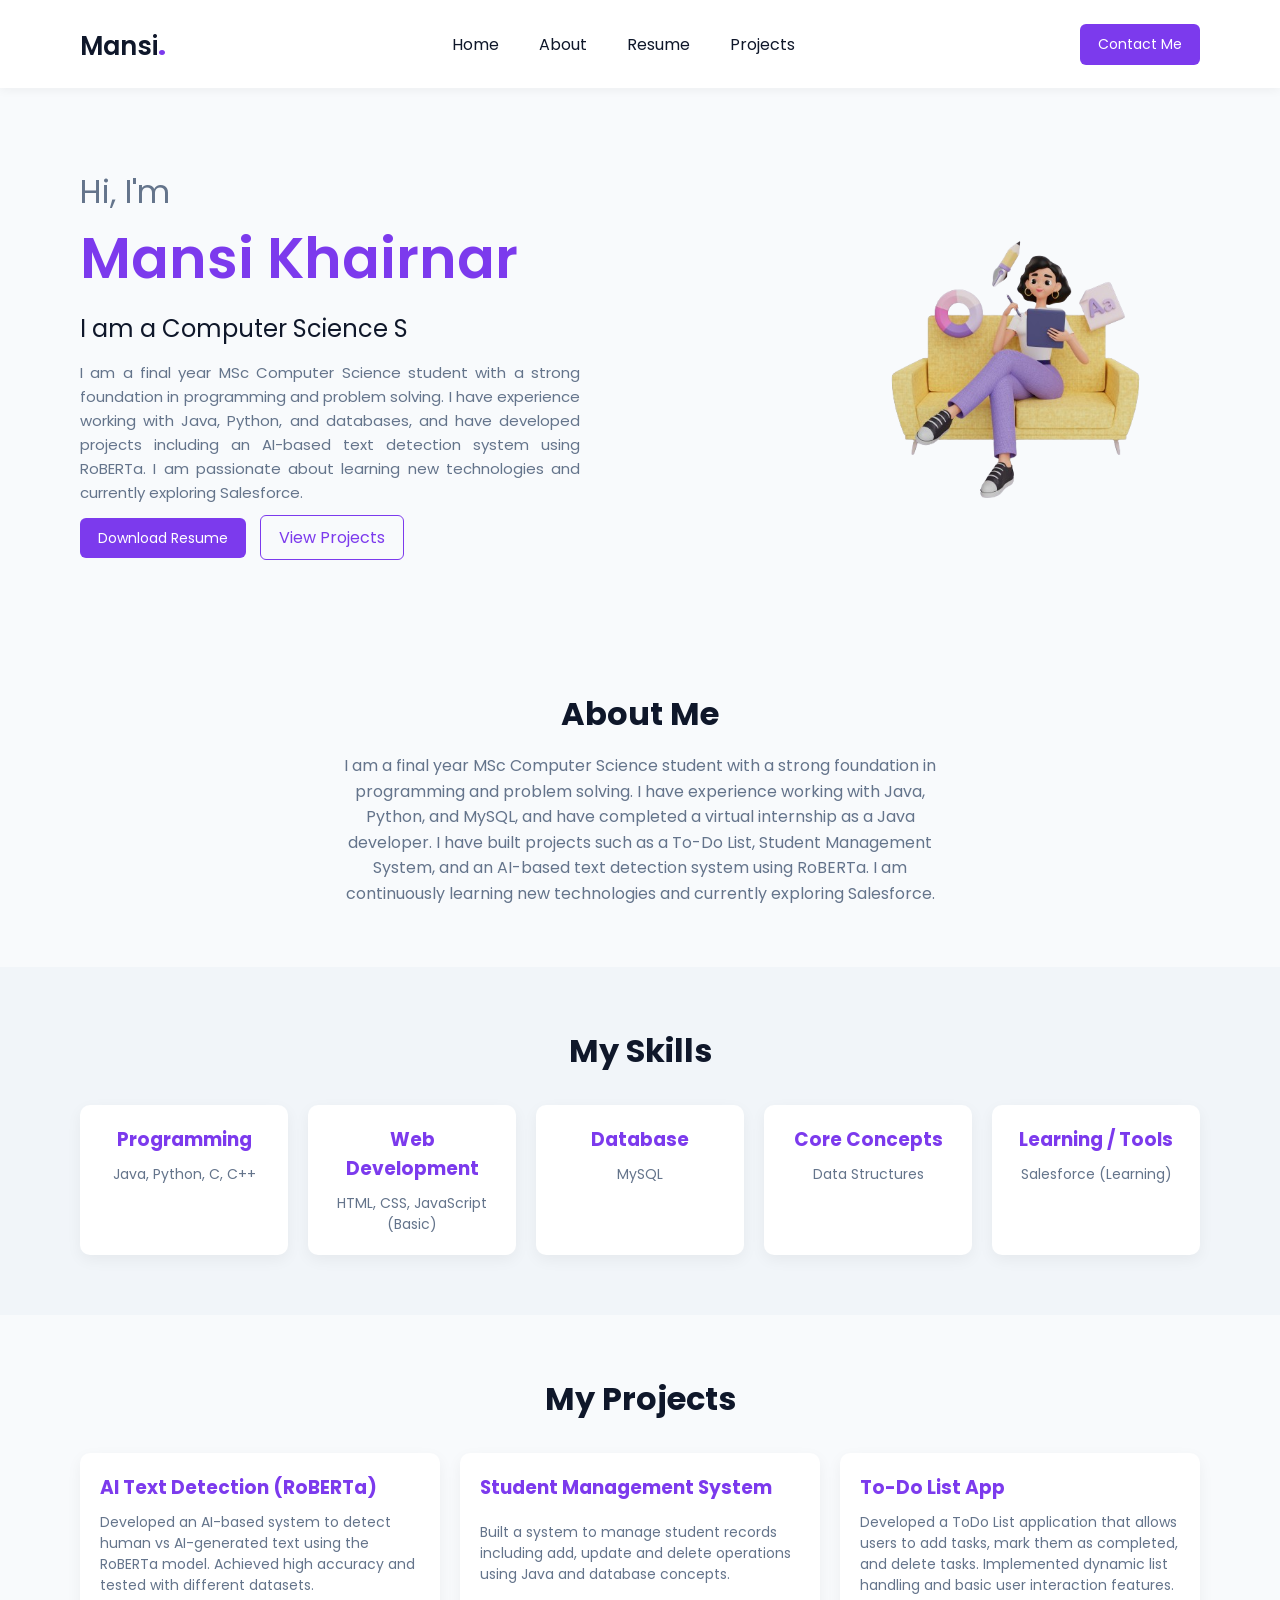
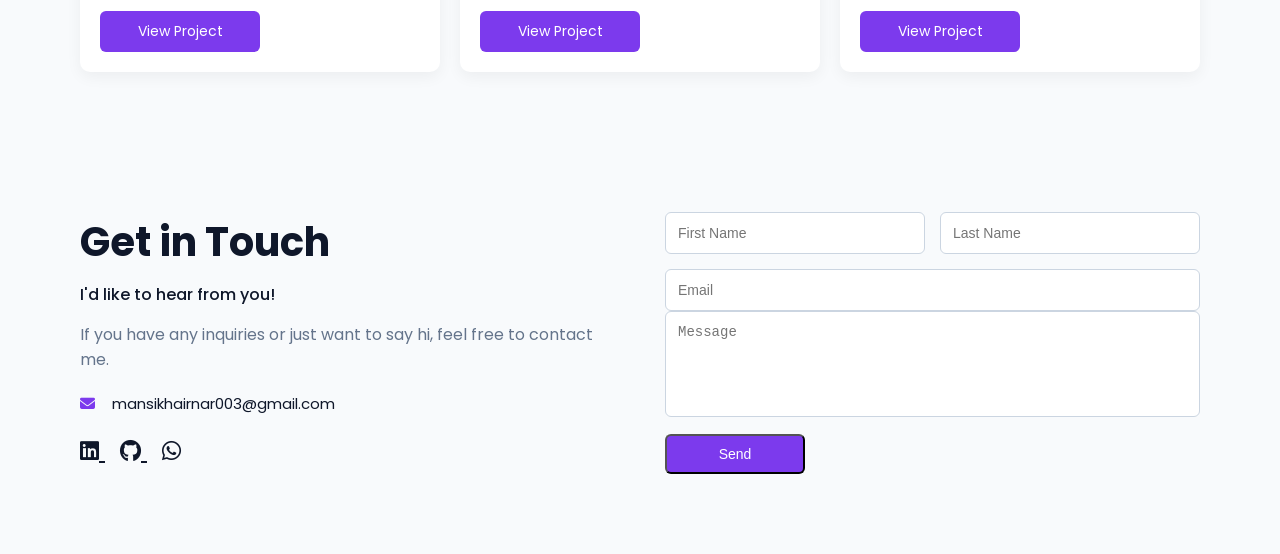
==== index.html @ e0063292 "First upload of portfolio and resume" ====
<!DOCTYPE html>
<html lang="en">

<head>
  <meta charset="UTF-8" />
  <meta name="viewport" content="width=device-width, initial-scale=1.0" />
  <title>Portfolio | Mansi Khairnar</title>
  <link rel="stylesheet" href="style.css" />
  <link rel="stylesheet" href="https://cdnjs.cloudflare.com/ajax/libs/font-awesome/6.5.0/css/all.min.css">
</head>

<body>
  <header>
    <nav>
      <!-- Logo -->
      <div class="logo">Mansi<span>.</span></div>

      <!-- Navbar -->
      <div class="nav-ele">
        <ul>
          <li><a href="#">Home</a></li>
          <li><a href="#about">About</a></li>
          <li><a href="Mansi_Khairnar_Resume.pdf" target="_blank">Resume</a></li>
          <li><a href="#projects">Projects</a></li>
        </ul>
      </div>

      <!-- Button FIXED -->
      <a href="#contact" class="btn">Contact Me</a>
    </nav>
  </header>

  <main>
    <!-- HERO SECTION -->
    <section class="firstsec">

      <!-- LEFT SIDE -->
      <div class="leftsec">
        <div class="hello">Hi, I'm</div>

        <div class="name">Mansi Khairnar</div>

        <div class="pos">
          I am a <span id="typing-text"></span>
        </div>

        <div class="description">
          <p>
            I am a final year MSc Computer Science student with a strong foundation in programming and problem solving.
            I have experience working with Java, Python, and databases, and have developed projects including an
            AI-based
            text detection system using RoBERTa. I am passionate about learning new technologies and currently exploring
            Salesforce.

          </p>
        </div>

        <!-- NEW BUTTONS -->
        <div class="buttons">
          <a href="Mansi_Khairnar_Resume.pdf" download class="btn">Download Resume</a>
          <a href="#projects" class="btn-outline">View Projects</a>
        </div>
      </div>

      <!-- RIGHT SIDE IMAGE -->
      <div class="img-container">
        <img src="pro1.jpg.png" alt="Mansi Illustration" />
      </div>
    </section>

    <!-- ABOUT SECTION (NEW) -->
    <section id="about" class="about">
      <h2>About Me</h2>
      <p>
        I am a final year MSc Computer Science student with a strong foundation in programming and problem solving.
        I have experience working with Java, Python, and MySQL, and have completed a virtual internship as a Java
        developer.
        I have built projects such as a To-Do List, Student Management System, and an AI-based text detection system
        using RoBERTa.
        I am continuously learning new technologies and currently exploring Salesforce.
      </p>
    </section>

    <section class="skills">
      <h2>My Skills</h2>

      <div class="skills-container">

        <!-- Programming -->
        <div class="skill-card">
          <h3>Programming</h3>
          <p>Java, Python, C, C++</p>
        </div>

        <!-- Web Development -->
        <div class="skill-card">
          <h3>Web Development</h3>
          <p>HTML, CSS, JavaScript (Basic)</p>
        </div>

        <!-- Database -->
        <div class="skill-card">
          <h3>Database</h3>
          <p>MySQL</p>
        </div>

        <!-- Core Concepts -->
        <div class="skill-card">
          <h3>Core Concepts</h3>
          <p>Data Structures</p>
        </div>

        <!-- Tools -->
        <div class="skill-card">
          <h3>Learning / Tools</h3>
          <p>Salesforce (Learning)</p>
        </div>

      </div>
    </section>

    <section id="projects" class="projects">
      <h2>My Projects</h2>

      <div class="projects-container">

        <!-- AI Project -->
        <div class="project-card reveal">
          <h3>AI Text Detection (RoBERTa)</h3>
          <p>
            Developed an AI-based system to detect human vs AI-generated text using the RoBERTa model.
            Achieved high accuracy and tested with different datasets.
          </p>
          <a href="https://github.com/mansikhairnar003/ai-text-detection-roberta" class="btn" target="_blank"
            rel="noopener noreferrer">
            View Project
          </a>
        </div>

        <!-- Student Management -->
        <div class="project-card reveal">
          <h3>Student Management System</h3>
          <p>
            Built a system to manage student records including add, update and delete operations using Java and database
            concepts.
          </p>
          <a href="https://github.com/mansikhairnar003/student-management-system-java.git" class="btn" target="_blank"
            rel="noopener noreferrer">
            View Project
          </a>
        </div>

        <!-- To-Do App -->
        <div class="project-card reveal">
          <h3>To-Do List App</h3>
          <p>
            Developed a ToDo List application that allows users to add tasks, mark them as completed, and delete tasks.
            Implemented dynamic list handling and basic user interaction features.</p>
          <a href="https://github.com/mansikhairnar003/Java-To-Do-List-with-SQLite.git" class="btn" target="_blank"
            rel="noopener noreferrer">
            View Project
          </a>
        </div>

      </div>
    </section>

    <section id="contact" class="contact">
      <div class="contact-wrapper">

        <!-- LEFT SIDE -->
        <div class="contact-left">
          <h2>Get in Touch</h2>
          <p class="subtext">I'd like to hear from you!</p>

          <p class="desc">
            If you have any inquiries or just want to say hi, feel free to contact me.
          </p>

          <p class="email">
            <i class="fas fa-envelope"></i>
            <a href="mailto:mansikhairnar003@gmail.com">mansikhairnar003@gmail.com</a>
          </p>

          <div class="socials">
            <a href="https://linkedin.com/in/mansi-khairnar-m310200k2" target="_blank">
              <i class="fab fa-linkedin"></i>
            </a>
            <a href="https://github.com/mansikhairnar003" target="_blank">
              <i class="fab fa-github"></i>
            </a>
            <a href="https://wa.me/916352294625" target="_blank">
              <i class="fab fa-whatsapp"></i>
            </a>
          </div>
        </div>

        <!-- RIGHT SIDE FORM -->
        <div class="contact-right">
          <form id="contact-form "class="contact-form" action="https://formsubmit.co/mansikhairnar003@gmail.com" method="POST">

            <!-- ROW 1 -->
            <div class="row">
              <input type="text" name="firstName" placeholder="First Name" required />
              <input type="text" name="lastName" placeholder="Last Name" required />
            </div>

            <!-- ROW 2 -->
            <div class="full">
              <input type="email" name="email" placeholder="Email" required />
            </div>

            <!-- ROW 3 -->
            <div class="full">
              <textarea name="message" placeholder="Message" rows="5" required></textarea>
            </div>
            <input type="hidden" name="_captcha" value="false">
            <input type="hidden" name="_next" value="http://127.0.0.1:5500/thanks.html">
            <!-- BUTTON -->
            <button type="submit" class="btn">Send</button>

          </form>
        </div>

      </div>
    </section>
  </main>
<script src="script.js"></script>
</body>

</html>
---- style.css ----
@import url("https://fonts.googleapis.com/css2?family=Poppins:wght@300;400;600&family=Open+Sans:wght@300&display=swap");

html {
  scroll-behavior: smooth;
}

* {
  margin: 0;
  padding: 0;
  box-sizing: border-box;
}

body {
  font-family: "Poppins", sans-serif;
  background-color: #f8fafc;
  color: #0f172a;
}

/* COLORS */
:root {
  --primary-color: #7c3aed;
  --primary-color-darker: #5b21b6;
  --secondary-color: #f97316;
  --text-color: #0f172a;
  --text-color-light: #64748b;
  --white: #ffffff;
}

/* LOGO */
.logo {
  font-size: 1.6rem;
  font-weight: 600;
}

.logo span {
  color: var(--primary-color);
  font-size: 2rem;
}

/* NAVBAR */
nav {
  display: flex;
  justify-content: space-between;
  align-items: center;
  padding: 20px 80px;
  background: var(--white);
  box-shadow: 0 2px 10px rgba(0, 0, 0, 0.05);
}

nav ul {
  display: flex;
  list-style: none;
}

nav ul li {
  margin: 0 20px;
  font-size: 16px;
}

nav ul li a {
  text-decoration: none;
  color: var(--text-color);
  transition: 0.3s;
}

nav ul li a:hover {
  color: var(--primary-color);
}

/* BUTTONS */
.btn {
  background: var(--primary-color);
  color: var(--white);
  padding: 10px 18px;
  border-radius: 6px;
  text-decoration: none;
  font-size: 14px;
  transition: 0.3s;
}

.btn:hover {
  background: var(--primary-color-darker);
}

.btn-outline {
  border: 1px solid var(--primary-color);
  color: var(--primary-color);
  padding: 10px 18px;
  border-radius: 6px;
  margin-left: 10px;
  text-decoration: none;
  transition: 0.3s;
}

.btn-outline:hover {
  background: var(--primary-color);
  color: var(--white);
}

/* HERO SECTION */
.firstsec {
  display: flex;
  justify-content: space-between;
  align-items: center;
  padding: 80px;
}

.leftsec {
  max-width: 500px;
}

.hello {
  font-size: 2rem;
  color: var(--text-color-light);
}

.name {
  font-size: 3.5rem;
  font-weight: 600;
  color: var(--primary-color);
}

.pos {
  font-size: 1.5rem;
  margin-top: 10px;
  color: var(--text-color);
}

.description {
  margin-top: 15px;
  font-size: 15px;
  color: var(--text-color-light);
  line-height: 1.6;
  font-family: "Poppins", sans-serif; 
  text-align: justify;
}

.buttons {
  margin-top: 20px;
}


/* IMAGE */
.img-container img {
  width: 350px;
  max-width: 100%;
}

/* ABOUT SECTION */
.about {
  padding: 60px 80px;
  text-align: center;
}

.about h2 {
  font-size: 2rem;
  margin-bottom: 15px;
}

.about p {
  max-width: 600px;
  margin: auto;
  color: var(--text-color-light);
  line-height: 1.6;
}

.skills {
  padding: 60px 80px;
  background: #f1f5f9;
  text-align: center;
}

.skills h2 {
  font-size: 2rem;
  margin-bottom: 30px;
}

.skills-container {
  display: grid;
  grid-template-columns: repeat(auto-fit, minmax(200px, 1fr));
  gap: 20px;
}

.skill-card {
  background: white;
  padding: 20px;
  border-radius: 10px;
  box-shadow: 0 5px 15px rgba(0,0,0,0.05);
  transition: 0.3s;
}

.skill-card h3 {
  margin-bottom: 10px;
  color: #7c3aed;
}

.skill-card p {
  color: #64748b;
  font-size: 14px;
}

.skill-card:hover {
  transform: translateY(-5px);
}

.projects {
  padding: 60px 80px;
  text-align: center;
}

.projects h2 {
  font-size: 2rem;
  margin-bottom: 30px;
}

.projects-container {
  display: grid;
  grid-template-columns: repeat(auto-fit, minmax(250px, 1fr));
  gap: 20px;
}

.project-card {
  background: white;
  padding: 20px;
  border-radius: 10px;
  text-align: left;
  box-shadow: 0 5px 15px rgba(0,0,0,0.05);
  transition: 0.3s;

  display: flex;
  flex-direction: column;
  justify-content: space-between;
}

.project-card h3 {
  color: #7c3aed;
  margin-bottom: 10px;
}

.project-card p {
  font-size: 14px;
  color: #64748b;
  line-height: 1.5;
  margin-bottom: 15px;  
}

.project-card:hover {
  transform: translateY(-5px);
}

.project-card .btn {
  width: 160px;
  text-align: center;
}

/* CONTACT SECTION */
.contact {
  padding: 80px;
  background: #f8fafc;
}

.contact-wrapper {
  display: flex;
  justify-content: space-between;
  gap: 50px;
  flex-wrap: wrap;
}

/* LEFT SIDE */
.contact-left {
  flex: 1;
}

.contact-left h2 {
  font-size: 2.5rem;
  margin-bottom: 10px;
}

.subtext {
  font-weight: 500;
  margin-bottom: 15px;
}

.desc {
  color: #64748b;
  margin-bottom: 20px;
}

/* EMAIL */
.email {
  font-size: 15px;
  margin-bottom: 20px;
}

.email a {
  text-decoration: none;
  color: var(--text-color);
  margin-left: 8px;
}

.email a:hover {
  color: var(--primary-color);
  text-decoration: underline;
}

.email i {
  color: var(--primary-color);
  margin-right: 5px;
}

/* SOCIAL ICONS */
.socials a {
  margin-right: 15px;
  font-size: 22px;
  color: var(--text-color);
  transition: 0.3s;
}

.socials a:hover {
  color: var(--primary-color);
  transform: scale(1.2);
}

/* RIGHT SIDE FORM */
.contact-right {
  flex: 1;
}
.row input {
  width: 100%;
}

/* FORM */
.contact-form {
  display: flex;
  flex-direction: column;
  width: 100%;
}

/* ROW (2 inputs) */
.row {
  display: flex;
  gap: 15px;
  margin-bottom: 15px;
}

/* FULL WIDTH INPUT */
.full {
  width: 100%;
}

/* INPUTS */
.contact-form input,
.contact-form textarea {
  width: 100%;   /* 🔥 VERY IMPORTANT */
  padding: 12px;
  border: 1px solid #cbd5e1;
  border-radius: 6px;
  font-size: 14px;
}

/* TEXTAREA FIX */
.contact-form textarea {
  resize: none;
}

/* BUTTON */
.contact-form button {
  width: 140px;
  margin-top: 10px;
}


@media (max-width: 768px) {
  nav {
    padding: 20px;
  }

  nav ul {
    display: none;
  }

  .btn {
    padding: 8px 14px;
    font-size: 12px;
  }
}

@media (max-width: 768px) {
  .firstsec {
    flex-direction: column;
    text-align: center;
    padding: 40px 20px;
  }

  .name {
    font-size: 2.5rem;
  }

  .img-container img {
    width: 250px;
    margin-top: 20px;
  }
}

@media (max-width: 768px) {
  .row {
    flex-direction: column;
  }

  .contact {
    padding: 40px 20px;
  }
}

.reveal {
  opacity: 0;
  transform: translateY(30px);
  transition: all 0.8s ease-out;
}

.reveal.active {
  opacity: 1;
  transform: translateY(0);
}
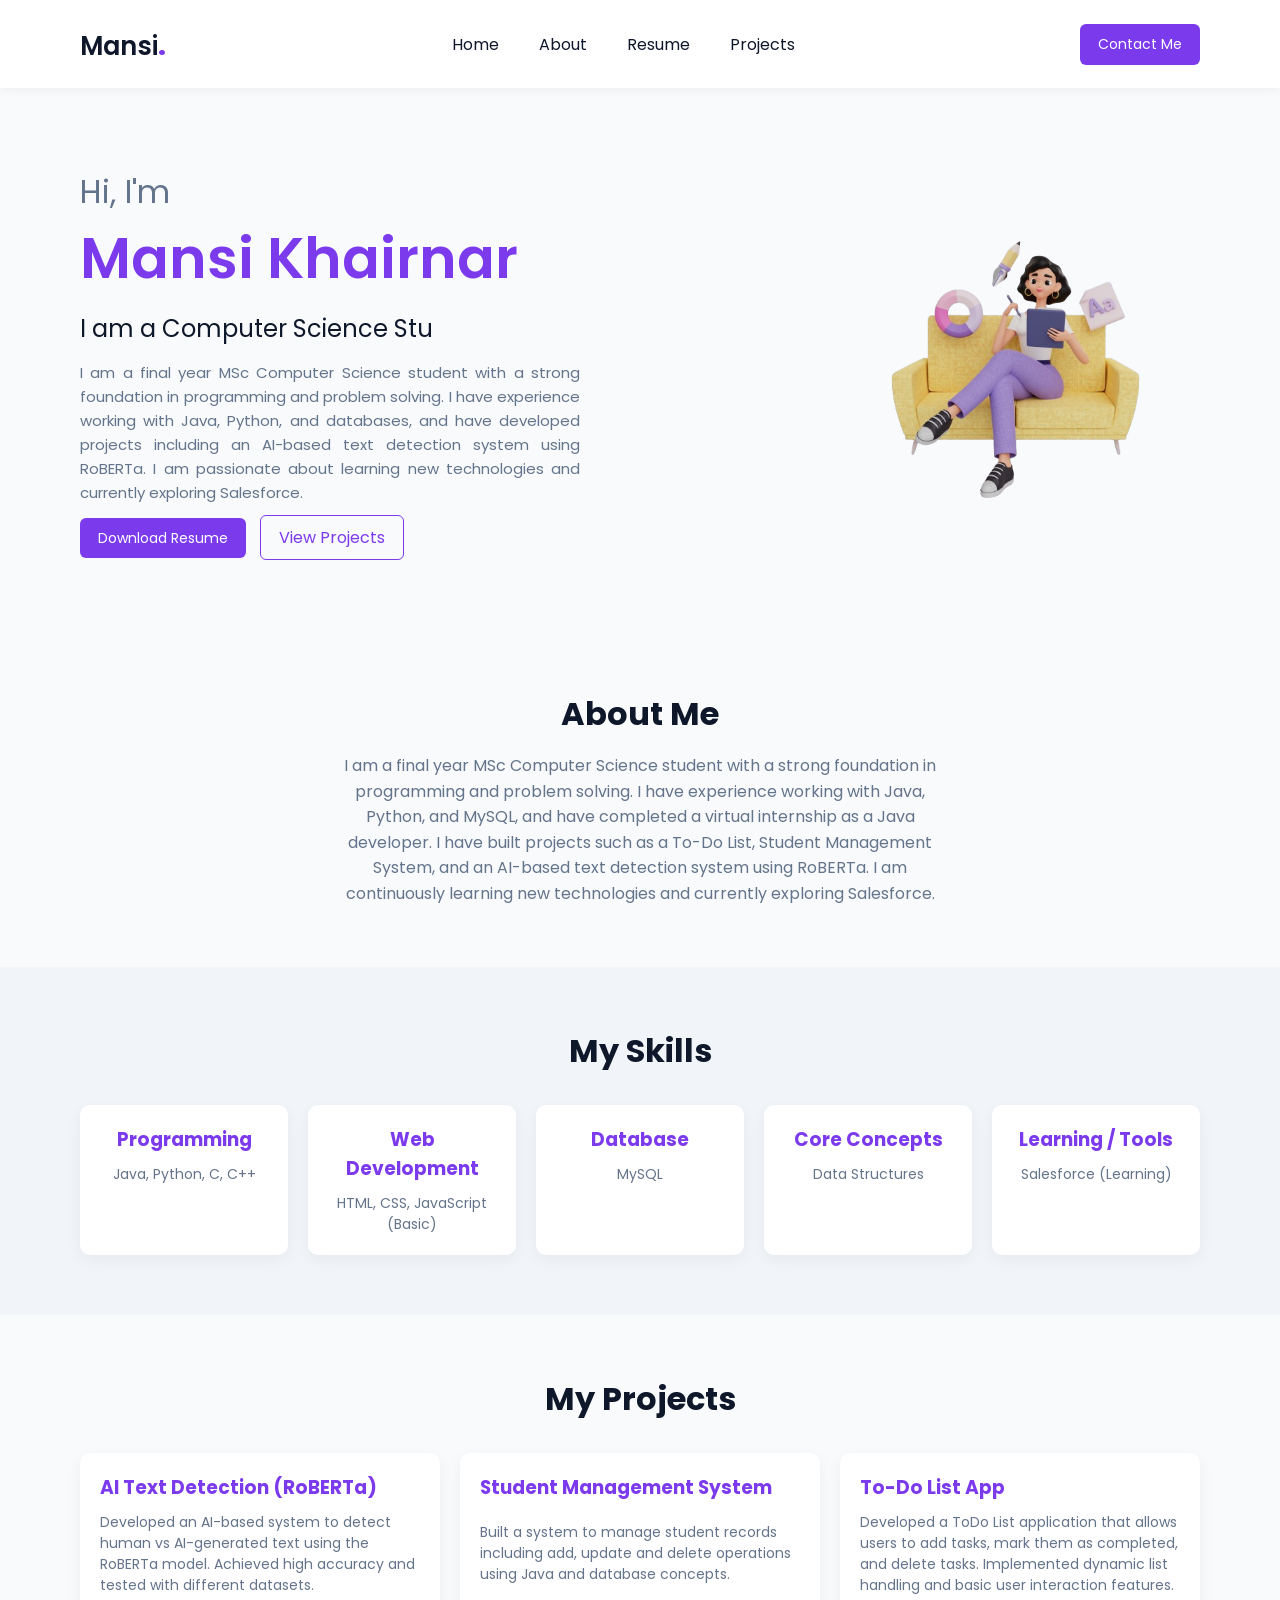
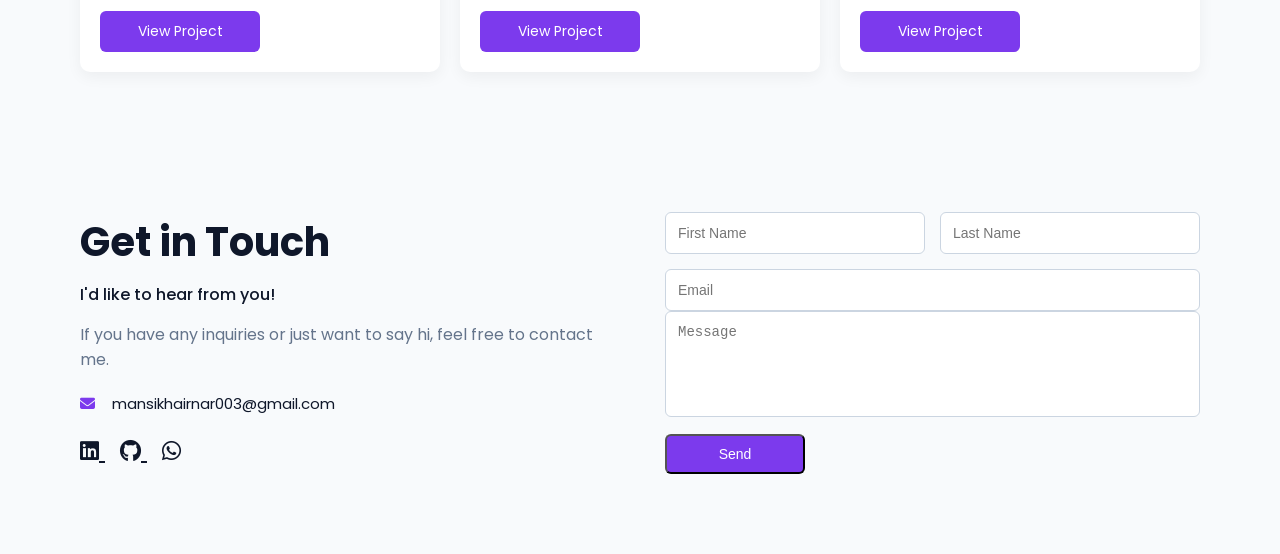
==== commit 5a7334e6: "Updated accuracy to 99.73% and renamed project img" ====
--- a/index.html
+++ b/index.html
@@ -64,7 +64,7 @@
 
       <!-- RIGHT SIDE IMAGE -->
       <div class="img-container">
-        <img src="pro1.jpg.png" alt="Mansi Illustration" />
+        <img src="img.png" alt="Mansi Illustration" />
       </div>
     </section>
 
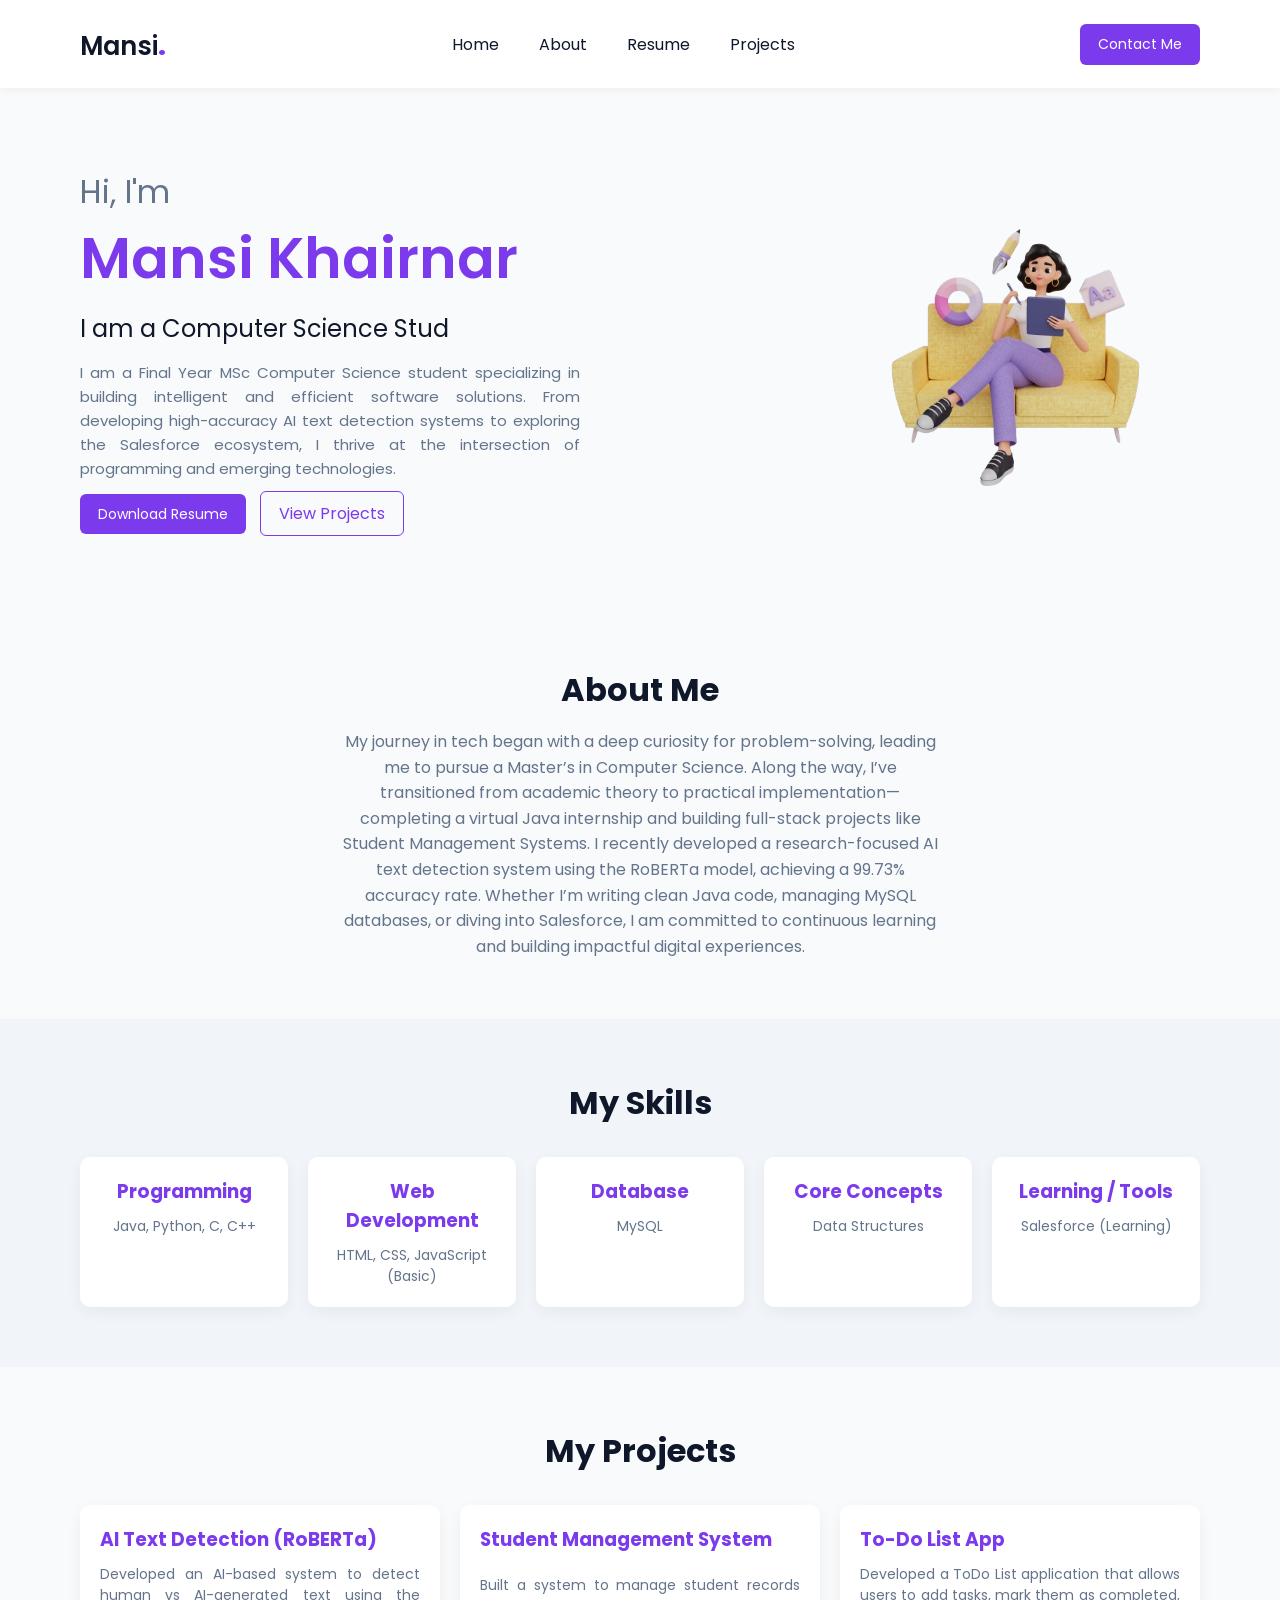
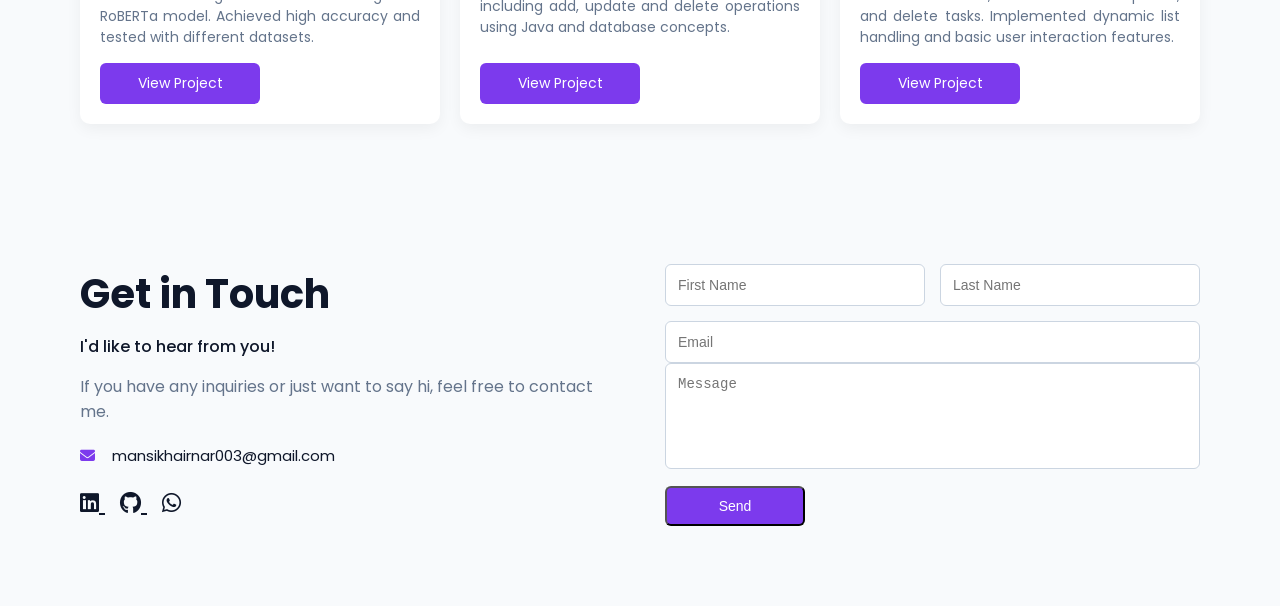
==== commit 135e7f2c: "Add files via upload" ====
--- a/index.html
+++ b/index.html
@@ -1,231 +1,229 @@
-<!DOCTYPE html>
-<html lang="en">
-
-<head>
-  <meta charset="UTF-8" />
-  <meta name="viewport" content="width=device-width, initial-scale=1.0" />
-  <title>Portfolio | Mansi Khairnar</title>
-  <link rel="stylesheet" href="style.css" />
-  <link rel="stylesheet" href="https://cdnjs.cloudflare.com/ajax/libs/font-awesome/6.5.0/css/all.min.css">
-</head>
-
-<body>
-  <header>
-    <nav>
-      <!-- Logo -->
-      <div class="logo">Mansi<span>.</span></div>
-
-      <!-- Navbar -->
-      <div class="nav-ele">
-        <ul>
-          <li><a href="#">Home</a></li>
-          <li><a href="#about">About</a></li>
-          <li><a href="Mansi_Khairnar_Resume.pdf" target="_blank">Resume</a></li>
-          <li><a href="#projects">Projects</a></li>
-        </ul>
-      </div>
-
-      <!-- Button FIXED -->
-      <a href="#contact" class="btn">Contact Me</a>
-    </nav>
-  </header>
-
-  <main>
-    <!-- HERO SECTION -->
-    <section class="firstsec">
-
-      <!-- LEFT SIDE -->
-      <div class="leftsec">
-        <div class="hello">Hi, I'm</div>
-
-        <div class="name">Mansi Khairnar</div>
-
-        <div class="pos">
-          I am a <span id="typing-text"></span>
-        </div>
-
-        <div class="description">
-          <p>
-            I am a final year MSc Computer Science student with a strong foundation in programming and problem solving.
-            I have experience working with Java, Python, and databases, and have developed projects including an
-            AI-based
-            text detection system using RoBERTa. I am passionate about learning new technologies and currently exploring
-            Salesforce.
-
-          </p>
-        </div>
-
-        <!-- NEW BUTTONS -->
-        <div class="buttons">
-          <a href="Mansi_Khairnar_Resume.pdf" download class="btn">Download Resume</a>
-          <a href="#projects" class="btn-outline">View Projects</a>
-        </div>
-      </div>
-
-      <!-- RIGHT SIDE IMAGE -->
-      <div class="img-container">
-        <img src="img.png" alt="Mansi Illustration" />
-      </div>
-    </section>
-
-    <!-- ABOUT SECTION (NEW) -->
-    <section id="about" class="about">
-      <h2>About Me</h2>
-      <p>
-        I am a final year MSc Computer Science student with a strong foundation in programming and problem solving.
-        I have experience working with Java, Python, and MySQL, and have completed a virtual internship as a Java
-        developer.
-        I have built projects such as a To-Do List, Student Management System, and an AI-based text detection system
-        using RoBERTa.
-        I am continuously learning new technologies and currently exploring Salesforce.
-      </p>
-    </section>
-
-    <section class="skills">
-      <h2>My Skills</h2>
-
-      <div class="skills-container">
-
-        <!-- Programming -->
-        <div class="skill-card">
-          <h3>Programming</h3>
-          <p>Java, Python, C, C++</p>
-        </div>
-
-        <!-- Web Development -->
-        <div class="skill-card">
-          <h3>Web Development</h3>
-          <p>HTML, CSS, JavaScript (Basic)</p>
-        </div>
-
-        <!-- Database -->
-        <div class="skill-card">
-          <h3>Database</h3>
-          <p>MySQL</p>
-        </div>
-
-        <!-- Core Concepts -->
-        <div class="skill-card">
-          <h3>Core Concepts</h3>
-          <p>Data Structures</p>
-        </div>
-
-        <!-- Tools -->
-        <div class="skill-card">
-          <h3>Learning / Tools</h3>
-          <p>Salesforce (Learning)</p>
-        </div>
-
-      </div>
-    </section>
-
-    <section id="projects" class="projects">
-      <h2>My Projects</h2>
-
-      <div class="projects-container">
-
-        <!-- AI Project -->
-        <div class="project-card reveal">
-          <h3>AI Text Detection (RoBERTa)</h3>
-          <p>
-            Developed an AI-based system to detect human vs AI-generated text using the RoBERTa model.
-            Achieved high accuracy and tested with different datasets.
-          </p>
-          <a href="https://github.com/mansikhairnar003/ai-text-detection-roberta" class="btn" target="_blank"
-            rel="noopener noreferrer">
-            View Project
-          </a>
-        </div>
-
-        <!-- Student Management -->
-        <div class="project-card reveal">
-          <h3>Student Management System</h3>
-          <p>
-            Built a system to manage student records including add, update and delete operations using Java and database
-            concepts.
-          </p>
-          <a href="https://github.com/mansikhairnar003/student-management-system-java.git" class="btn" target="_blank"
-            rel="noopener noreferrer">
-            View Project
-          </a>
-        </div>
-
-        <!-- To-Do App -->
-        <div class="project-card reveal">
-          <h3>To-Do List App</h3>
-          <p>
-            Developed a ToDo List application that allows users to add tasks, mark them as completed, and delete tasks.
-            Implemented dynamic list handling and basic user interaction features.</p>
-          <a href="https://github.com/mansikhairnar003/Java-To-Do-List-with-SQLite.git" class="btn" target="_blank"
-            rel="noopener noreferrer">
-            View Project
-          </a>
-        </div>
-
-      </div>
-    </section>
-
-    <section id="contact" class="contact">
-      <div class="contact-wrapper">
-
-        <!-- LEFT SIDE -->
-        <div class="contact-left">
-          <h2>Get in Touch</h2>
-          <p class="subtext">I'd like to hear from you!</p>
-
-          <p class="desc">
-            If you have any inquiries or just want to say hi, feel free to contact me.
-          </p>
-
-          <p class="email">
-            <i class="fas fa-envelope"></i>
-            <a href="mailto:mansikhairnar003@gmail.com">mansikhairnar003@gmail.com</a>
-          </p>
-
-          <div class="socials">
-            <a href="https://linkedin.com/in/mansi-khairnar-m310200k2" target="_blank">
-              <i class="fab fa-linkedin"></i>
-            </a>
-            <a href="https://github.com/mansikhairnar003" target="_blank">
-              <i class="fab fa-github"></i>
-            </a>
-            <a href="https://wa.me/916352294625" target="_blank">
-              <i class="fab fa-whatsapp"></i>
-            </a>
-          </div>
-        </div>
-
-        <!-- RIGHT SIDE FORM -->
-        <div class="contact-right">
-          <form id="contact-form "class="contact-form" action="https://formsubmit.co/mansikhairnar003@gmail.com" method="POST">
-
-            <!-- ROW 1 -->
-            <div class="row">
-              <input type="text" name="firstName" placeholder="First Name" required />
-              <input type="text" name="lastName" placeholder="Last Name" required />
-            </div>
-
-            <!-- ROW 2 -->
-            <div class="full">
-              <input type="email" name="email" placeholder="Email" required />
-            </div>
-
-            <!-- ROW 3 -->
-            <div class="full">
-              <textarea name="message" placeholder="Message" rows="5" required></textarea>
-            </div>
-            <input type="hidden" name="_captcha" value="false">
-            <input type="hidden" name="_next" value="http://127.0.0.1:5500/thanks.html">
-            <!-- BUTTON -->
-            <button type="submit" class="btn">Send</button>
-
-          </form>
-        </div>
-
-      </div>
-    </section>
-  </main>
-<script src="script.js"></script>
-</body>
-
+<!DOCTYPE html>
+<html lang="en">
+
+<head>
+  <meta charset="UTF-8" />
+  <meta name="viewport" content="width=device-width, initial-scale=1.0" />
+  <title>Portfolio | Mansi Khairnar</title>
+  <link rel="stylesheet" href="style.css" />
+  <link rel="stylesheet" href="https://cdnjs.cloudflare.com/ajax/libs/font-awesome/6.5.0/css/all.min.css">
+</head>
+
+<body>
+  <header>
+    <nav>
+      <!-- Logo -->
+      <div class="logo">Mansi<span>.</span></div>
+
+      <!-- Navbar -->
+      <div class="nav-ele">
+        <ul>
+          <li><a href="#">Home</a></li>
+          <li><a href="#about">About</a></li>
+          <li><a href="Mansi_Khairnar_Resume.pdf" target="_blank">Resume</a></li>
+          <li><a href="#projects">Projects</a></li>
+        </ul>
+      </div>
+
+      <!-- Button FIXED -->
+      <a href="#contact" class="btn">Contact Me</a>
+    </nav>
+  </header>
+
+  <main>
+    <!-- HERO SECTION -->
+    <section class="firstsec">
+
+      <!-- LEFT SIDE -->
+      <div class="leftsec">
+        <div class="hello">Hi, I'm</div>
+
+        <div class="name">Mansi Khairnar</div>
+
+        <div class="pos">
+          I am a <span id="typing-text"></span>
+        </div>
+
+        <div class="description">
+          <p>
+            I am a Final Year MSc Computer Science student specializing in building intelligent and efficient software
+            solutions. From developing high-accuracy AI text detection systems to exploring the Salesforce ecosystem, I
+            thrive at the intersection of programming and emerging technologies.
+          </p>
+        </div>
+
+        <!-- NEW BUTTONS -->
+        <div class="buttons">
+          <a href="Mansi_Khairnar_Resume.pdf" download class="btn">Download Resume</a>
+          <a href="#projects" class="btn-outline">View Projects</a>
+        </div>
+      </div>
+
+      <!-- RIGHT SIDE IMAGE -->
+      <div class="img-container">
+        <img src="img.png" alt="Mansi Illustration" />
+      </div>
+    </section>
+
+    <!-- ABOUT SECTION (NEW) -->
+    <section id="about" class="about">
+      <h2>About Me</h2>
+      <p>
+        My journey in tech began with a deep curiosity for problem-solving, leading me to pursue a Master’s in Computer
+        Science. Along the way, I’ve transitioned from academic theory to practical implementation—completing a virtual
+        Java internship and building full-stack projects like Student Management Systems.
+
+        I recently developed a research-focused AI text detection system using the RoBERTa model, achieving a 99.73%
+        accuracy rate. Whether I’m writing clean Java code, managing MySQL databases, or diving into Salesforce, I am
+        committed to continuous learning and building impactful digital experiences.
+      </p>
+    </section>
+
+    <section class="skills">
+      <h2>My Skills</h2>
+
+      <div class="skills-container">
+
+        <!-- Programming -->
+        <div class="skill-card">
+          <h3>Programming</h3>
+          <p>Java, Python, C, C++</p>
+        </div>
+
+        <!-- Web Development -->
+        <div class="skill-card">
+          <h3>Web Development</h3>
+          <p>HTML, CSS, JavaScript (Basic)</p>
+        </div>
+
+        <!-- Database -->
+        <div class="skill-card">
+          <h3>Database</h3>
+          <p>MySQL</p>
+        </div>
+
+        <!-- Core Concepts -->
+        <div class="skill-card">
+          <h3>Core Concepts</h3>
+          <p>Data Structures</p>
+        </div>
+
+        <!-- Tools -->
+        <div class="skill-card">
+          <h3>Learning / Tools</h3>
+          <p>Salesforce (Learning)</p>
+        </div>
+
+      </div>
+    </section>
+
+    <section id="projects" class="projects">
+      <h2>My Projects</h2>
+
+      <div class="projects-container">
+
+        <!-- AI Project -->
+        <div class="project-card reveal">
+          <h3>AI Text Detection (RoBERTa)</h3>
+          <p>
+            Developed an AI-based system to detect human vs AI-generated text using the RoBERTa model.
+            Achieved high accuracy and tested with different datasets.
+          </p>
+          <a href="https://github.com/mansikhairnar003/ai-text-detection-roberta" class="btn" target="_blank"
+            rel="noopener noreferrer">
+            View Project
+          </a>
+        </div>
+
+        <!-- Student Management -->
+        <div class="project-card reveal">
+          <h3>Student Management System</h3>
+          <p>
+            Built a system to manage student records including add, update and delete operations using Java and database
+            concepts.
+          </p>
+          <a href="https://github.com/mansikhairnar003/student-management-system-java.git" class="btn" target="_blank"
+            rel="noopener noreferrer">
+            View Project
+          </a>
+        </div>
+
+        <!-- To-Do App -->
+        <div class="project-card reveal">
+          <h3>To-Do List App</h3>
+          <p>
+            Developed a ToDo List application that allows users to add tasks, mark them as completed, and delete tasks.
+            Implemented dynamic list handling and basic user interaction features.</p>
+          <a href="https://github.com/mansikhairnar003/Java-To-Do-List-with-SQLite.git" class="btn" target="_blank"
+            rel="noopener noreferrer">
+            View Project
+          </a>
+        </div>
+
+      </div>
+    </section>
+
+    <section id="contact" class="contact">
+      <div class="contact-wrapper">
+
+        <!-- LEFT SIDE -->
+        <div class="contact-left">
+          <h2>Get in Touch</h2>
+          <p class="subtext">I'd like to hear from you!</p>
+
+          <p class="desc">
+            If you have any inquiries or just want to say hi, feel free to contact me.
+          </p>
+
+          <p class="email">
+            <i class="fas fa-envelope"></i>
+            <a href="mailto:mansikhairnar003@gmail.com">mansikhairnar003@gmail.com</a>
+          </p>
+
+          <div class="socials">
+            <a href="https://linkedin.com/in/mansi-khairnar-m310200k2" target="_blank">
+              <i class="fab fa-linkedin"></i>
+            </a>
+            <a href="https://github.com/mansikhairnar003" target="_blank">
+              <i class="fab fa-github"></i>
+            </a>
+            <a href="https://wa.me/916352294625" target="_blank">
+              <i class="fab fa-whatsapp"></i>
+            </a>
+          </div>
+        </div>
+
+        <!-- RIGHT SIDE FORM -->
+        <div class="contact-right">
+          <form id="contact-form" class="contact-form" action="https://formspree.io/f/mwvwkgke" method="POST">
+
+            <!-- ROW 1 -->
+            <div class="row">
+              <input type="text" name="firstName" placeholder="First Name" required />
+              <input type="text" name="lastName" placeholder="Last Name" required />
+            </div>
+
+            <!-- ROW 2 -->
+            <div class="full">
+              <input type="email" name="email" placeholder="Email" required />
+            </div>
+
+            <!-- ROW 3 -->
+            <div class="full">
+              <textarea name="message" placeholder="Message" rows="5" required></textarea>
+            </div>
+            <input type="hidden" name="_captcha" value="false">
+            <input type="hidden" name="_next" value="https://mansikhairnar003.github.io/thanks.html">
+            <!-- BUTTON -->
+            <button type="submit" id="submit-btn" class="btn">Send</button>
+
+          </form>
+        </div>
+
+      </div>
+    </section>
+  </main>
+  <script src="script.js"></script>
+</body>
+
 </html>
--- a/style.css
+++ b/style.css
@@ -1,424 +1,436 @@
-@import url("https://fonts.googleapis.com/css2?family=Poppins:wght@300;400;600&family=Open+Sans:wght@300&display=swap");
-
-html {
-  scroll-behavior: smooth;
-}
-
-* {
-  margin: 0;
-  padding: 0;
-  box-sizing: border-box;
-}
-
-body {
-  font-family: "Poppins", sans-serif;
-  background-color: #f8fafc;
-  color: #0f172a;
-}
-
-/* COLORS */
-:root {
-  --primary-color: #7c3aed;
-  --primary-color-darker: #5b21b6;
-  --secondary-color: #f97316;
-  --text-color: #0f172a;
-  --text-color-light: #64748b;
-  --white: #ffffff;
-}
-
-/* LOGO */
-.logo {
-  font-size: 1.6rem;
-  font-weight: 600;
-}
-
-.logo span {
-  color: var(--primary-color);
-  font-size: 2rem;
-}
-
-/* NAVBAR */
-nav {
-  display: flex;
-  justify-content: space-between;
-  align-items: center;
-  padding: 20px 80px;
-  background: var(--white);
-  box-shadow: 0 2px 10px rgba(0, 0, 0, 0.05);
-}
-
-nav ul {
-  display: flex;
-  list-style: none;
-}
-
-nav ul li {
-  margin: 0 20px;
-  font-size: 16px;
-}
-
-nav ul li a {
-  text-decoration: none;
-  color: var(--text-color);
-  transition: 0.3s;
-}
-
-nav ul li a:hover {
-  color: var(--primary-color);
-}
-
-/* BUTTONS */
-.btn {
-  background: var(--primary-color);
-  color: var(--white);
-  padding: 10px 18px;
-  border-radius: 6px;
-  text-decoration: none;
-  font-size: 14px;
-  transition: 0.3s;
-}
-
-.btn:hover {
-  background: var(--primary-color-darker);
-}
-
-.btn-outline {
-  border: 1px solid var(--primary-color);
-  color: var(--primary-color);
-  padding: 10px 18px;
-  border-radius: 6px;
-  margin-left: 10px;
-  text-decoration: none;
-  transition: 0.3s;
-}
-
-.btn-outline:hover {
-  background: var(--primary-color);
-  color: var(--white);
-}
-
-/* HERO SECTION */
-.firstsec {
-  display: flex;
-  justify-content: space-between;
-  align-items: center;
-  padding: 80px;
-}
-
-.leftsec {
-  max-width: 500px;
-}
-
-.hello {
-  font-size: 2rem;
-  color: var(--text-color-light);
-}
-
-.name {
-  font-size: 3.5rem;
-  font-weight: 600;
-  color: var(--primary-color);
-}
-
-.pos {
-  font-size: 1.5rem;
-  margin-top: 10px;
-  color: var(--text-color);
-}
-
-.description {
-  margin-top: 15px;
-  font-size: 15px;
-  color: var(--text-color-light);
-  line-height: 1.6;
-  font-family: "Poppins", sans-serif; 
-  text-align: justify;
-}
-
-.buttons {
-  margin-top: 20px;
-}
-
-
-/* IMAGE */
-.img-container img {
-  width: 350px;
-  max-width: 100%;
-}
-
-/* ABOUT SECTION */
-.about {
-  padding: 60px 80px;
-  text-align: center;
-}
-
-.about h2 {
-  font-size: 2rem;
-  margin-bottom: 15px;
-}
-
-.about p {
-  max-width: 600px;
-  margin: auto;
-  color: var(--text-color-light);
-  line-height: 1.6;
-}
-
-.skills {
-  padding: 60px 80px;
-  background: #f1f5f9;
-  text-align: center;
-}
-
-.skills h2 {
-  font-size: 2rem;
-  margin-bottom: 30px;
-}
-
-.skills-container {
-  display: grid;
-  grid-template-columns: repeat(auto-fit, minmax(200px, 1fr));
-  gap: 20px;
-}
-
-.skill-card {
-  background: white;
-  padding: 20px;
-  border-radius: 10px;
-  box-shadow: 0 5px 15px rgba(0,0,0,0.05);
-  transition: 0.3s;
-}
-
-.skill-card h3 {
-  margin-bottom: 10px;
-  color: #7c3aed;
-}
-
-.skill-card p {
-  color: #64748b;
-  font-size: 14px;
-}
-
-.skill-card:hover {
-  transform: translateY(-5px);
-}
-
-.projects {
-  padding: 60px 80px;
-  text-align: center;
-}
-
-.projects h2 {
-  font-size: 2rem;
-  margin-bottom: 30px;
-}
-
-.projects-container {
-  display: grid;
-  grid-template-columns: repeat(auto-fit, minmax(250px, 1fr));
-  gap: 20px;
-}
-
-.project-card {
-  background: white;
-  padding: 20px;
-  border-radius: 10px;
-  text-align: left;
-  box-shadow: 0 5px 15px rgba(0,0,0,0.05);
-  transition: 0.3s;
-
-  display: flex;
-  flex-direction: column;
-  justify-content: space-between;
-}
-
-.project-card h3 {
-  color: #7c3aed;
-  margin-bottom: 10px;
-}
-
-.project-card p {
-  font-size: 14px;
-  color: #64748b;
-  line-height: 1.5;
-  margin-bottom: 15px;  
-}
-
-.project-card:hover {
-  transform: translateY(-5px);
-}
-
-.project-card .btn {
-  width: 160px;
-  text-align: center;
-}
-
-/* CONTACT SECTION */
-.contact {
-  padding: 80px;
-  background: #f8fafc;
-}
-
-.contact-wrapper {
-  display: flex;
-  justify-content: space-between;
-  gap: 50px;
-  flex-wrap: wrap;
-}
-
-/* LEFT SIDE */
-.contact-left {
-  flex: 1;
-}
-
-.contact-left h2 {
-  font-size: 2.5rem;
-  margin-bottom: 10px;
-}
-
-.subtext {
-  font-weight: 500;
-  margin-bottom: 15px;
-}
-
-.desc {
-  color: #64748b;
-  margin-bottom: 20px;
-}
-
-/* EMAIL */
-.email {
-  font-size: 15px;
-  margin-bottom: 20px;
-}
-
-.email a {
-  text-decoration: none;
-  color: var(--text-color);
-  margin-left: 8px;
-}
-
-.email a:hover {
-  color: var(--primary-color);
-  text-decoration: underline;
-}
-
-.email i {
-  color: var(--primary-color);
-  margin-right: 5px;
-}
-
-/* SOCIAL ICONS */
-.socials a {
-  margin-right: 15px;
-  font-size: 22px;
-  color: var(--text-color);
-  transition: 0.3s;
-}
-
-.socials a:hover {
-  color: var(--primary-color);
-  transform: scale(1.2);
-}
-
-/* RIGHT SIDE FORM */
-.contact-right {
-  flex: 1;
-}
-.row input {
-  width: 100%;
-}
-
-/* FORM */
-.contact-form {
-  display: flex;
-  flex-direction: column;
-  width: 100%;
-}
-
-/* ROW (2 inputs) */
-.row {
-  display: flex;
-  gap: 15px;
-  margin-bottom: 15px;
-}
-
-/* FULL WIDTH INPUT */
-.full {
-  width: 100%;
-}
-
-/* INPUTS */
-.contact-form input,
-.contact-form textarea {
-  width: 100%;   /* 🔥 VERY IMPORTANT */
-  padding: 12px;
-  border: 1px solid #cbd5e1;
-  border-radius: 6px;
-  font-size: 14px;
-}
-
-/* TEXTAREA FIX */
-.contact-form textarea {
-  resize: none;
-}
-
-/* BUTTON */
-.contact-form button {
-  width: 140px;
-  margin-top: 10px;
-}
-
-
-@media (max-width: 768px) {
-  nav {
-    padding: 20px;
-  }
-
-  nav ul {
-    display: none;
-  }
-
-  .btn {
-    padding: 8px 14px;
-    font-size: 12px;
-  }
-}
-
-@media (max-width: 768px) {
-  .firstsec {
-    flex-direction: column;
-    text-align: center;
-    padding: 40px 20px;
-  }
-
-  .name {
-    font-size: 2.5rem;
-  }
-
-  .img-container img {
-    width: 250px;
-    margin-top: 20px;
-  }
-}
-
-@media (max-width: 768px) {
-  .row {
-    flex-direction: column;
-  }
-
-  .contact {
-    padding: 40px 20px;
-  }
-}
-
-.reveal {
-  opacity: 0;
-  transform: translateY(30px);
-  transition: all 0.8s ease-out;
-}
-
-.reveal.active {
-  opacity: 1;
-  transform: translateY(0);
+@import url("https://fonts.googleapis.com/css2?family=Poppins:wght@300;400;600&family=Open+Sans:wght@300&display=swap");
+
+html {
+  scroll-behavior: smooth;
+}
+
+* {
+  margin: 0;
+  padding: 0;
+  box-sizing: border-box;
+}
+
+body {
+  font-family: "Poppins", sans-serif;
+  background-color: #f8fafc;
+  color: #0f172a;
+}
+
+/* COLORS */
+:root {
+  --primary-color: #7c3aed;
+  --primary-color-darker: #5b21b6;
+  --secondary-color: #f97316;
+  --text-color: #0f172a;
+  --text-color-light: #64748b;
+  --white: #ffffff;
+}
+
+/* LOGO */
+.logo {
+  font-size: 1.6rem;
+  font-weight: 600;
+}
+
+.logo span {
+  color: var(--primary-color);
+  font-size: 2rem;
+}
+
+/* NAVBAR */
+nav {
+  display: flex;
+  justify-content: space-between;
+  align-items: center;
+  padding: 20px 80px;
+  background: var(--white);
+  box-shadow: 0 2px 10px rgba(0, 0, 0, 0.05);
+}
+
+nav ul {
+  display: flex;
+  list-style: none;
+}
+
+nav ul li {
+  margin: 0 20px;
+  font-size: 16px;
+}
+
+nav ul li a {
+  text-decoration: none;
+  color: var(--text-color);
+  transition: 0.3s;
+}
+
+nav ul li a:hover {
+  color: var(--primary-color);
+}
+
+/* BUTTONS */
+.btn {
+  background: var(--primary-color);
+  color: var(--white);
+  padding: 10px 18px;
+  border-radius: 6px;
+  text-decoration: none;
+  font-size: 14px;
+  transition: 0.3s;
+}
+
+.btn:hover {
+  background: var(--primary-color-darker);
+}
+
+.btn-outline {
+  border: 1px solid var(--primary-color);
+  color: var(--primary-color);
+  padding: 10px 18px;
+  border-radius: 6px;
+  margin-left: 10px;
+  text-decoration: none;
+  transition: 0.3s;
+}
+
+.btn-outline:hover {
+  background: var(--primary-color);
+  color: var(--white);
+}
+
+/* HERO SECTION */
+.firstsec {
+  display: flex;
+  justify-content: space-between;
+  align-items: center;
+  padding: 80px;
+}
+
+.leftsec {
+  max-width: 500px;
+}
+
+.hello {
+  font-size: 2rem;
+  color: var(--text-color-light);
+}
+
+.name {
+  font-size: 3.5rem;
+  font-weight: 600;
+  color: var(--primary-color);
+}
+
+.pos {
+  font-size: 1.5rem;
+  margin-top: 10px;
+  color: var(--text-color);
+}
+
+.description {
+  margin-top: 15px;
+  font-size: 15px;
+  color: var(--text-color-light);
+  line-height: 1.6;
+  font-family: "Poppins", sans-serif; 
+  text-align: justify;
+}
+
+.buttons {
+  margin-top: 20px;
+}
+
+
+/* IMAGE */
+.img-container img {
+  width: 350px;
+  max-width: 100%;
+}
+
+/* ABOUT SECTION */
+.about {
+  padding: 60px 80px;
+  text-align: center;
+}
+
+.about h2 {
+  font-size: 2rem;
+  margin-bottom: 15px;
+}
+
+.about p {
+  max-width: 600px;
+  margin: auto;
+  color: var(--text-color-light);
+  line-height: 1.6;
+}
+
+.skills {
+  padding: 60px 80px;
+  background: #f1f5f9;
+  text-align: center;
+}
+
+.skills h2 {
+  font-size: 2rem;
+  margin-bottom: 30px;
+}
+
+.skills-container {
+  display: grid;
+  grid-template-columns: repeat(auto-fit, minmax(200px, 1fr));
+  gap: 20px;
+}
+
+.skill-card {
+  background: white;
+  padding: 20px;
+  border-radius: 10px;
+  box-shadow: 0 5px 15px rgba(0,0,0,0.05);
+  transition: 0.3s;
+}
+
+.skill-card h3 {
+  margin-bottom: 10px;
+  color: #7c3aed;
+}
+
+.skill-card p {
+  color: #64748b;
+  font-size: 14px;
+}
+
+.skill-card:hover {
+  transform: translateY(-5px);
+}
+
+.projects {
+  padding: 60px 80px;
+  text-align: center;
+}
+
+.projects h2 {
+  font-size: 2rem;
+  margin-bottom: 30px;
+}
+
+.projects-container {
+  display: grid;
+  grid-template-columns: repeat(auto-fit, minmax(250px, 1fr));
+  gap: 20px;
+}
+
+.project-card {
+  background: white;
+  padding: 20px;
+  border-radius: 10px;
+  text-align: left;
+  box-shadow: 0 5px 15px rgba(0,0,0,0.05);
+  transition: 0.3s;
+
+  display: flex;
+  flex-direction: column;
+  justify-content: space-between;
+}
+
+.project-card h3 {
+  color: #7c3aed;
+  margin-bottom: 10px;
+}
+
+.project-card p {
+  font-size: 14px;
+  color: #64748b;
+  line-height: 1.5;
+  margin-bottom: 15px;  
+  text-align: justify;
+}
+
+.project-card:hover {
+  transform: translateY(-5px);
+}
+
+.project-card .btn {
+  width: 160px;
+  text-align: center;
+}
+
+/* CONTACT SECTION */
+.contact {
+  padding: 80px;
+  background: #f8fafc;
+}
+
+.contact-wrapper {
+  display: flex;
+  justify-content: space-between;
+  gap: 50px;
+  flex-wrap: wrap;
+}
+
+/* LEFT SIDE */
+.contact-left {
+  flex: 1;
+}
+
+.contact-left h2 {
+  font-size: 2.5rem;
+  margin-bottom: 10px;
+}
+
+.subtext {
+  font-weight: 500;
+  margin-bottom: 15px;
+}
+
+.desc {
+  color: #64748b;
+  margin-bottom: 20px;
+}
+
+/* EMAIL */
+.email {
+  font-size: 15px;
+  margin-bottom: 20px;
+}
+
+.email a {
+  text-decoration: none;
+  color: var(--text-color);
+  margin-left: 8px;
+}
+
+.email a:hover {
+  color: var(--primary-color);
+  text-decoration: underline;
+}
+
+.email i {
+  color: var(--primary-color);
+  margin-right: 5px;
+}
+
+/* SOCIAL ICONS */
+.socials a {
+  margin-right: 15px;
+  font-size: 22px;
+  color: var(--text-color);
+  transition: 0.3s;
+}
+
+.socials a:hover {
+  color: var(--primary-color);
+  transform: scale(1.2);
+}
+
+/* RIGHT SIDE FORM */
+.contact-right {
+  flex: 1;
+}
+.row input {
+  width: 100%;
+}
+
+/* FORM */
+.contact-form {
+  display: flex;
+  flex-direction: column;
+  width: 100%;
+}
+
+/* ROW (2 inputs) */
+.row {
+  display: flex;
+  gap: 15px;
+  margin-bottom: 15px;
+}
+
+/* FULL WIDTH INPUT */
+.full {
+  width: 100%;
+}
+
+/* INPUTS */
+.contact-form input,
+.contact-form textarea {
+  width: 100%;   /* 🔥 VERY IMPORTANT */
+  padding: 12px;
+  border: 1px solid #cbd5e1;
+  border-radius: 6px;
+  font-size: 14px;
+}
+
+/* TEXTAREA FIX */
+.contact-form textarea {
+  resize: none;
+}
+
+/* BUTTON */
+.contact-form button {
+  width: 140px;
+  margin-top: 10px;
+}
+
+@media (max-width: 992px) {
+    nav {
+        padding: 20px 40px;
+    }
+
+    .firstsec {
+        flex-direction: column-reverse; /* Image goes on top, text below */
+        text-align: center;
+        padding: 60px 20px;
+        gap: 30px;
+    }
+
+    .leftsec {
+        max-width: 100%;
+    }
+
+    .buttons {
+        justify-content: center;
+        display: flex;
+    }
+
+    .contact-wrapper {
+        flex-direction: column;
+        gap: 40px;
+    }
+}
+
+@media (max-width: 768px) {
+    nav ul {
+        display: none; 
+    }
+
+    .name {
+        font-size: 2.5rem;
+    }
+
+    .hello {
+        font-size: 1.5rem;
+    }
+
+    .img-container img {
+        width: 280px; 
+    }
+
+    .about, .skills, .projects, .contact {
+        padding: 40px 20px;
+    }
+
+    .row {
+        flex-direction: column; 
+        gap: 15px;
+    }
+}
+
+@media (max-width: 480px) {
+    .name {
+        font-size: 2rem;
+    }
+
+    .btn, .btn-outline {
+        padding: 8px 15px;
+        font-size: 13px;
+    }
 }
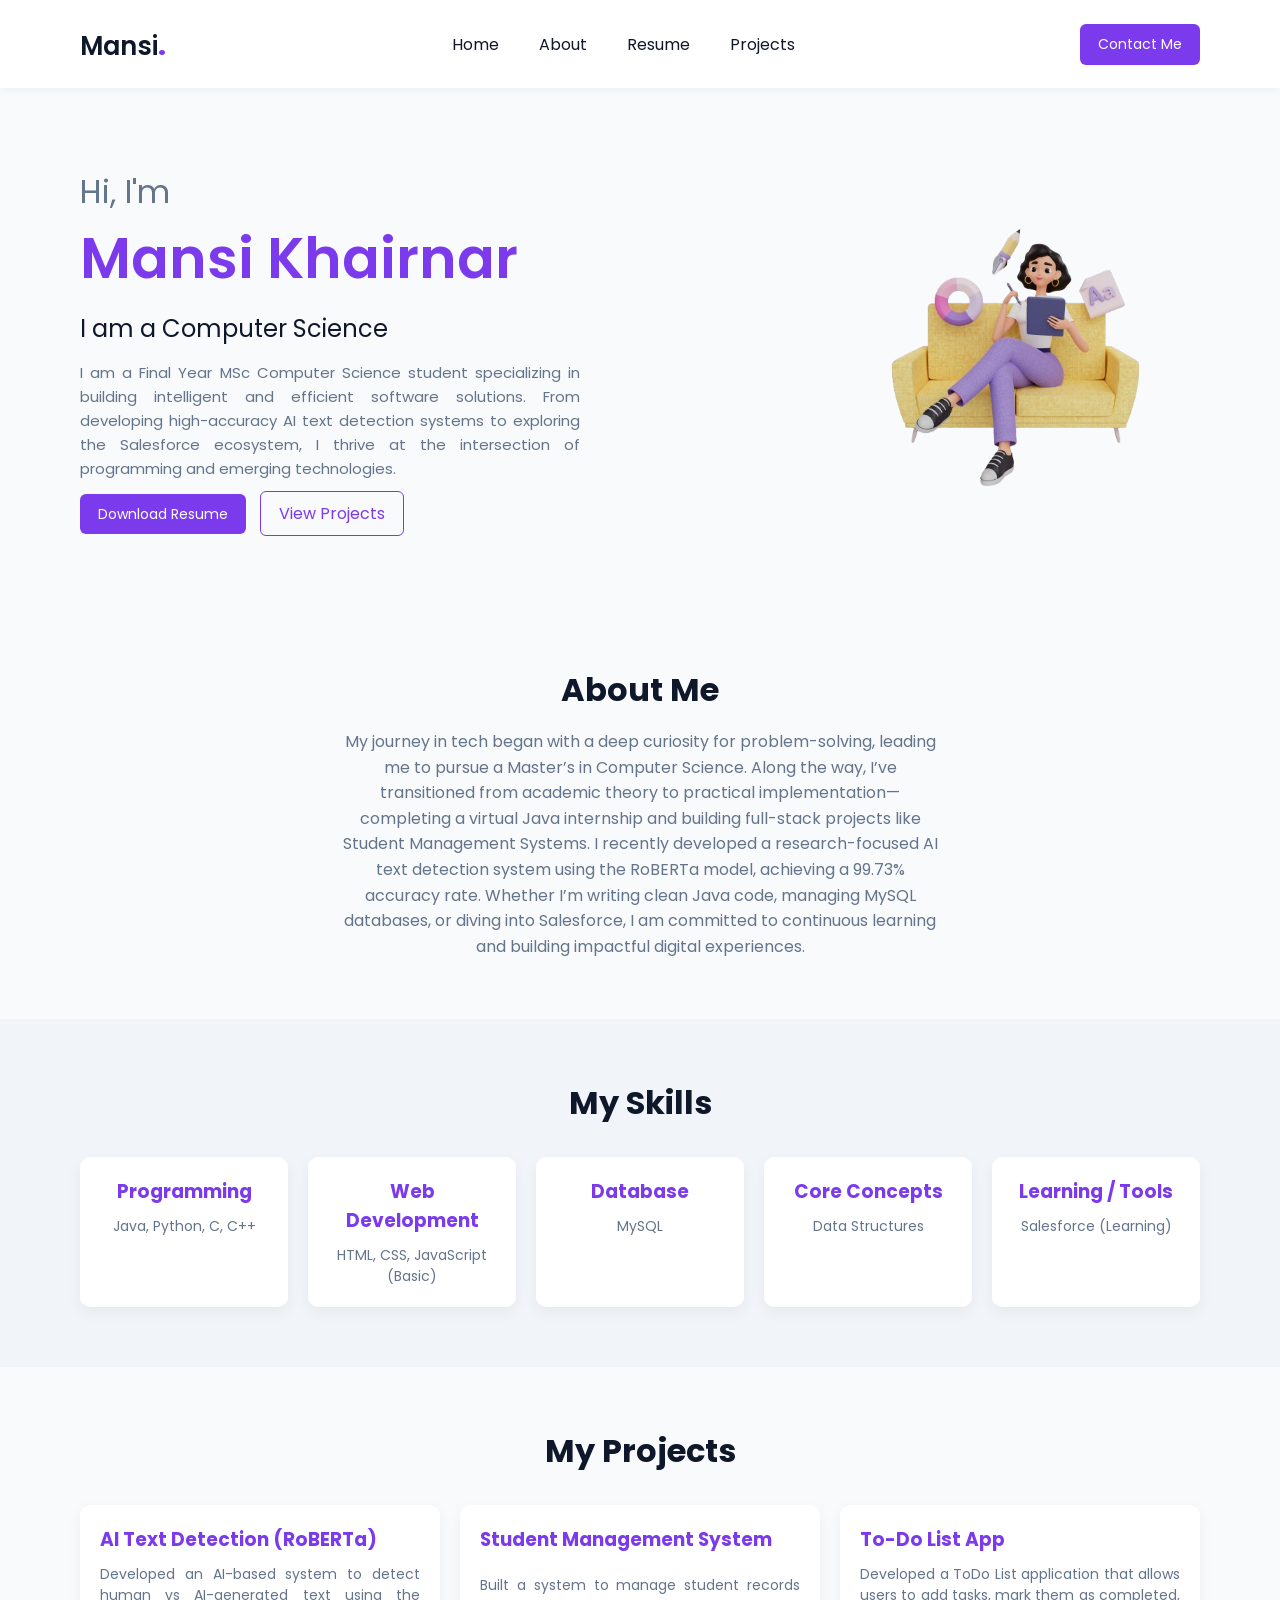
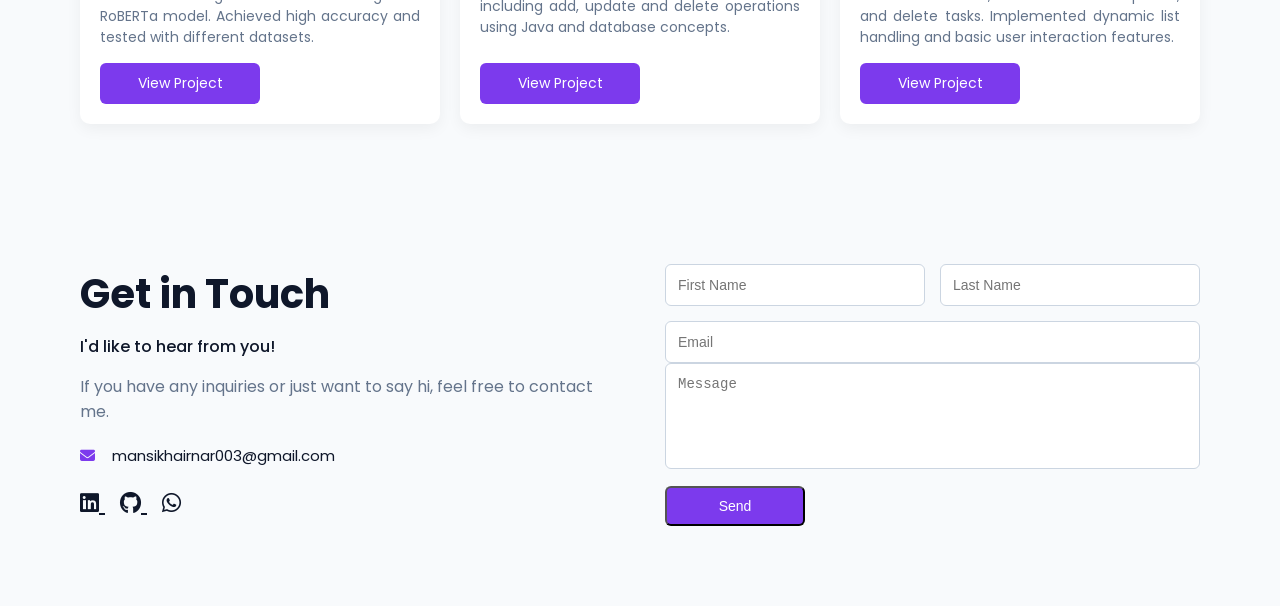
==== commit 82545e9e: "Update index.html" ====
--- a/index.html
+++ b/index.html
@@ -213,7 +213,7 @@
               <textarea name="message" placeholder="Message" rows="5" required></textarea>
             </div>
             <input type="hidden" name="_captcha" value="false">
-            <input type="hidden" name="_next" value="https://mansikhairnar003.github.io/thanks.html">
+            <input type="hidden" name="_next" value="https://mansikhairnar003/mansikhairnar003.github.io/thanks.html">
             <!-- BUTTON -->
             <button type="submit" id="submit-btn" class="btn">Send</button>
 
@@ -226,4 +226,4 @@
   <script src="script.js"></script>
 </body>
 
-</html>+</html>
